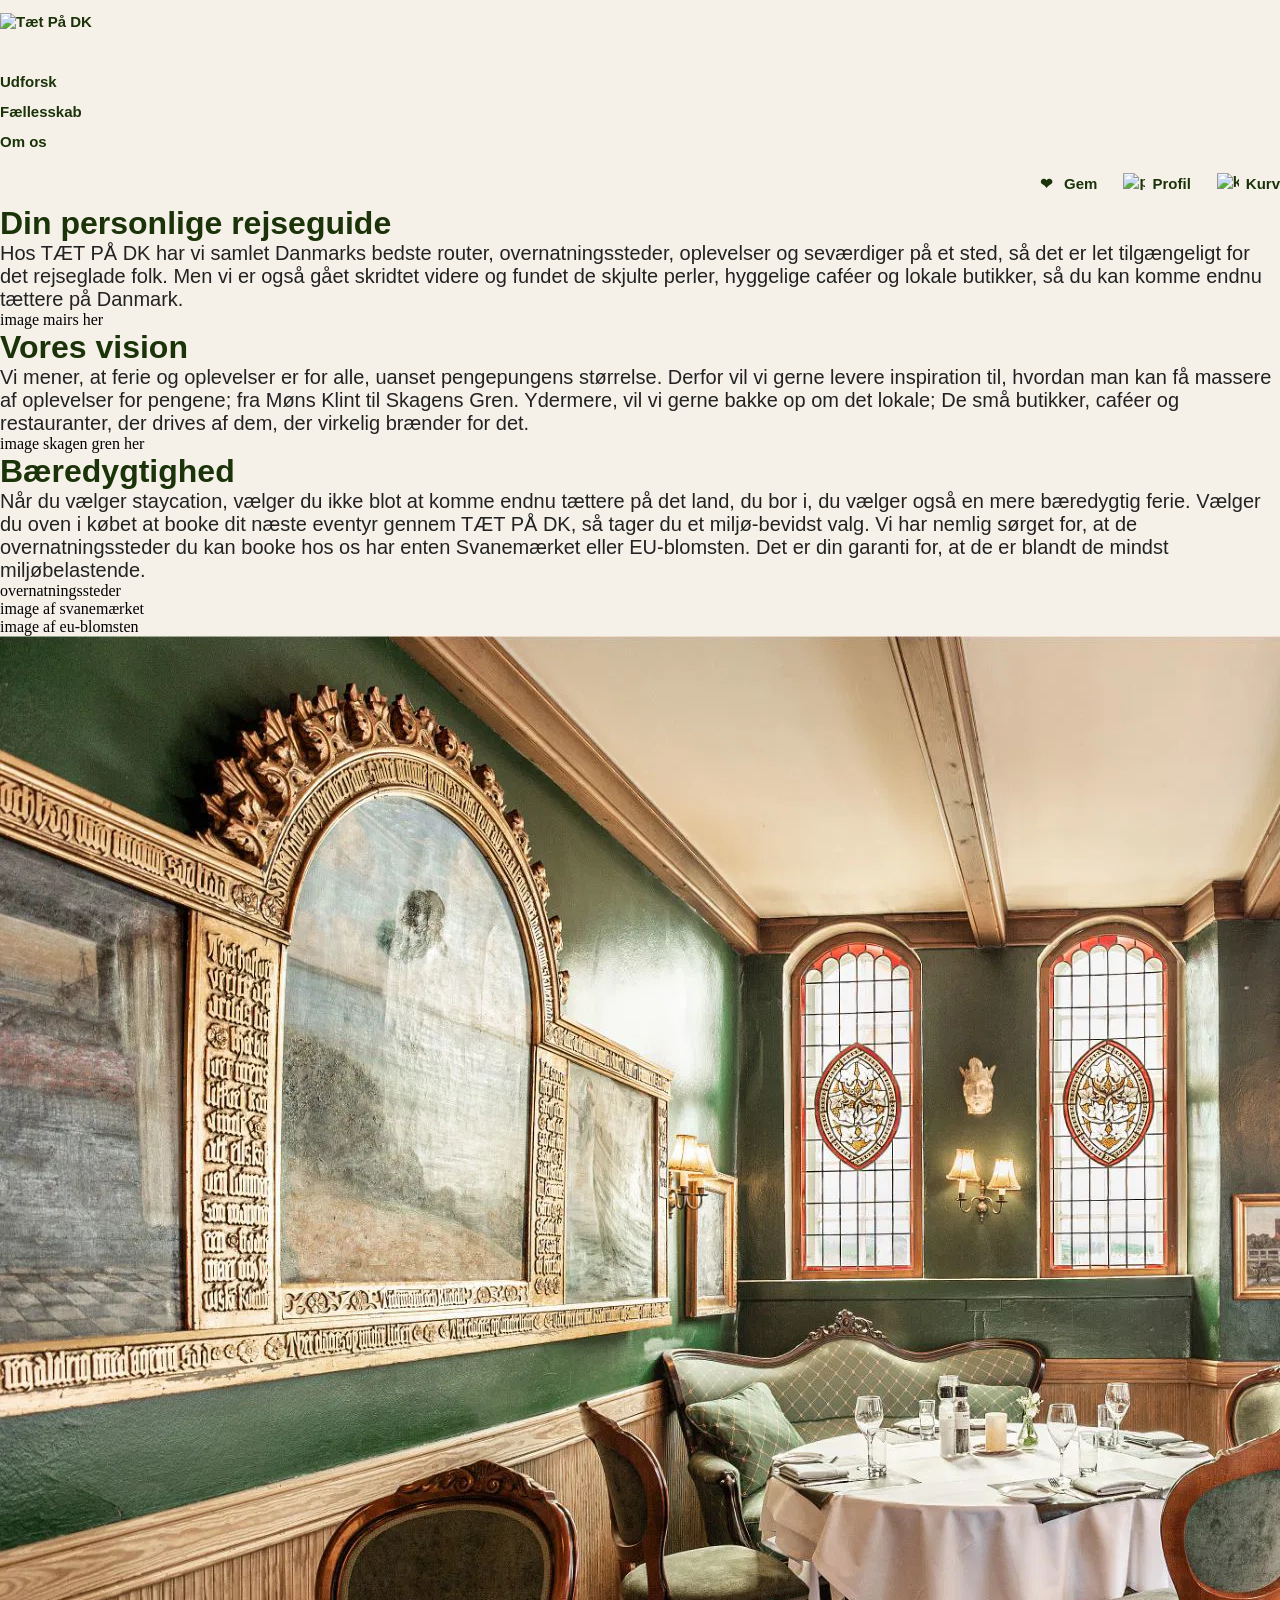
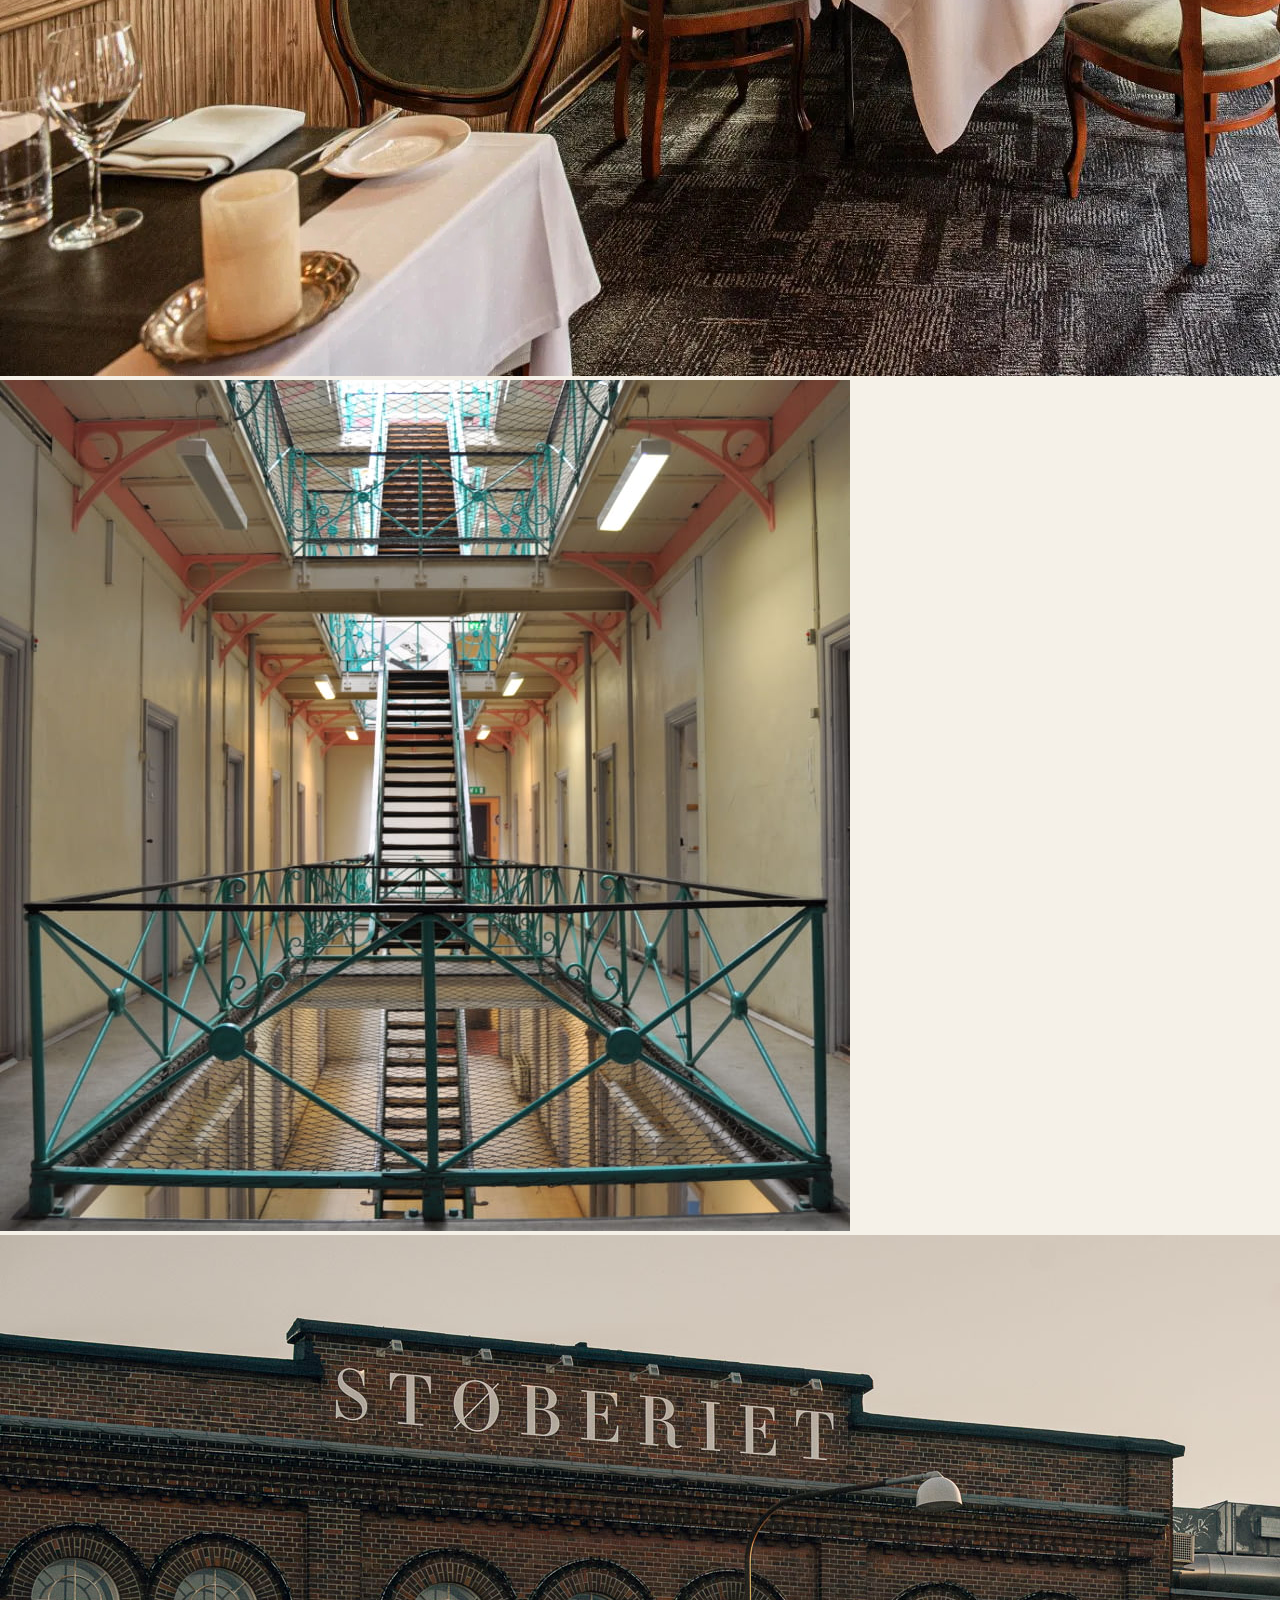
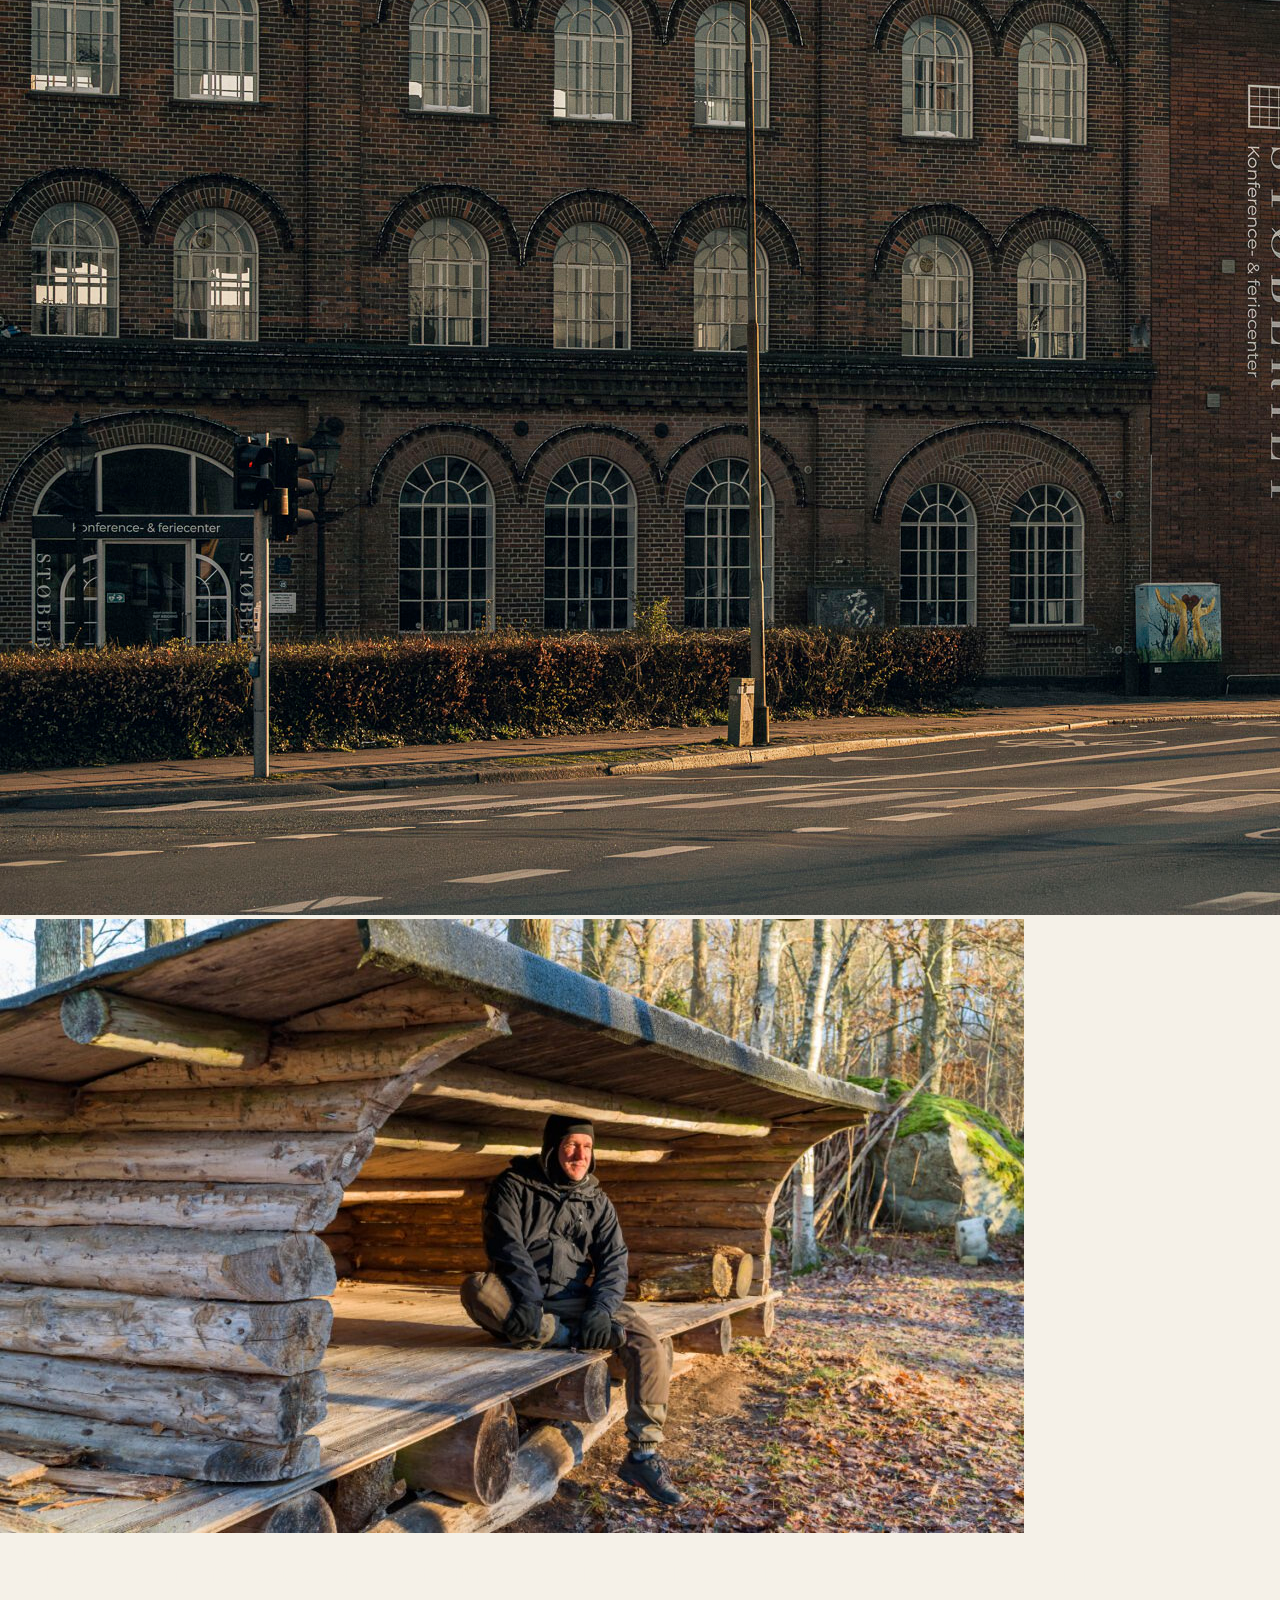
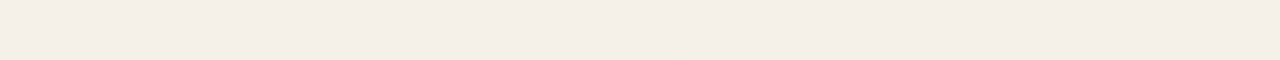
==== omos.html @ c224046e "opdateret header billeder" ====
<!DOCTYPE html>
<html lang="da">
<head>
    <meta charset="UTF-8">
    <meta name="viewport" content="width=device-width, initial-scale=1.0">
    <title>om os</title>
    <link rel="stylesheet" href="css/omos.css">
</head>
<body>
    <header>
        <div>
            <h1>
                <a href="/" class="logo">
                    <img src="img/logo med tekst færdig.png" alt="Tæt På DK">
                </a>
            </h1>
        </div>
        <nav>
            <a href="#">Planlæg</a>
            <a href="#">Udforsk</a>
            <a href="#">Fællesskab</a>
            <a href="#">Om os</a>
        </nav>
        <div class="bruger-links">
            <a href="#">
                <span class="nav-icon">❤</span>
                <span>Gem</span>
            </a>
            <a href="#">
                <span class="nav-icon"><img src="img/account.png" alt="profil"></span>
                <span>Profil</span>
            </a>
            <a href="#">
                <span class="nav-icon"><img src="img/shopping-bag.png" alt="kurv"></span>
                <span>Kurv</span>
            </a>
        </div>
    </header>
    <main>
        <section>
            <div class="textbox1">
                <h1>Din personlige rejseguide</h1>
                <p>
                    Hos TÆT PÅ DK har vi samlet Danmarks bedste router, overnatningssteder, oplevelser og seværdiger på et sted, så det er let tilgængeligt for det rejseglade folk. 

                    Men vi er også gået skridtet videre og fundet de skjulte perler, hyggelige caféer og lokale butikker, så du kan komme endnu tættere på Danmark. 
                </p>
            </div>
            <div>
                image mairs her
            </div>
            <div class="textbox 2">
                <h1>Vores vision</h1>
                <p>
                    Vi mener, at ferie og oplevelser er for alle, uanset pengepungens størrelse. Derfor vil vi gerne levere inspiration til, hvordan man kan få massere af oplevelser for pengene; fra Møns Klint til Skagens Gren.

                    Ydermere, vil vi gerne bakke op om det lokale; De små butikker, caféer og restauranter, der drives af dem, der virkelig brænder for det. 
                </p>
            </div>
            <div>
                image skagen gren her
            </div>
        </section>
        <section class="green-background">
            <div class="textbox3">
                <h1>Bæredygtighed</h1>
                <p>
                    Når du vælger staycation, vælger du ikke blot at komme endnu tættere på det land, du bor i, du vælger også en mere bæredygtig ferie.

                    Vælger du oven i købet at booke dit næste eventyr gennem TÆT PÅ DK, så tager du et miljø-bevidst valg. Vi har nemlig sørget for, at de overnatningssteder du kan booke hos os har enten Svanemærket eller EU-blomsten. Det er din garanti for, at de er blandt de mindst miljøbelastende.
                </p>
            </div>
            <div class="button">
                <span class="button-text">overnatningssteder</span>
            </div>
            <div class="svane">
                image af svanemærket
            </div>
            <div class="eu">
                image af eu-blomsten
            </div>
        </section>
        <section class="billedegalleri">
            <div class="photo">
                <img src="img/hotel-dagmar.jpg" alt="Hotel Dagmar, Ribe">
            </div>
            <div class="photo">
                <img src="img/fængslet.jpg" alt="Fængslet, Horsens">
            </div>
            <div class="photo">
                <img src="img/stoeberiet.jpg" alt="Støberiet, Svendborg">
            </div>
            <div class="photo">
                <img src="img/shelter.jpeg" alt="Shelter">
            </div>
        </section>
        <section class="boxes">
            <div class="annonce">
                <h2>Bliv annoncør</h2>
                <p class="hvid">
                    Har du en forretning, café, restaurant eller noget helt fjerde, som du mener danskerne bør se og opleve, så kontakt os; vi vil gerne høre mere om din vision.
                </p>
            </div>
            <div class="kontakt">
                <h2>Kontakt os</h2>
                <p class="hvid">
                    Har du spørgsmål til booking, vores anbefalinger, samarbejdspartnere mm. så tøv ikke med at tage kontakt.
                    Skriv til os på: kontakt@taetpaa.dk
                </p>
            </div>
        </section>
    </main>
</body>
</html>
---- css/omos.css ----
* {
    box-sizing: border-box;
    margin: 0;
    background-color: #F5F1E8;
}
__________
--HEADER--

header {
    position: absolute;
    top: 0;
    left: 0;
    width: 100%;
    box-sizing: border-box;
    height: 10%;
    justify-items: flex;
    display: grid;
    grid-template-columns: 1fr auto 1fr;
    align-items: center;
    padding: 5px 20px;
    background-color: rgba(245, 241, 232, 0.782);
    z-index: 10;
}

header h1 {
    display: flex;
    align-items: center;
    margin-top: 1%;
}

.logo img {
    height: 50px;
    display: flex;
    position: relative;
}

.bruger-links {
    display: flex;
    gap: 25px;
    white-space: nowrap;
    justify-content: flex-end;
    height: 42px;
    align-items: center;
}

.bruger-links a {
    display: flex;
    align-items: center;
    gap: 6px;
    height: 50%;
    color: #1B3308;
    text-decoration: none;
}

.nav-icon {
    display: flex;
    align-items: center;
    justify-content: center;

    width: 24px;
    height: 30px;
}

.nav-icon img {
    width: 22px;
    height: 22px;
    object-fit: contain;
}

header a {
    color: #1B3308;
    text-decoration: none;
    font-family: "airbnb-cereal-app", sans-serif;
    text-decoration: none;
    font-weight: 700; 
    font-size: 15px;
    display: flex;
    height: 30px;   
}

h1 {
    color: #1B3308;
    font-family: "airbnb-cereal-app", sans-serif;
    font-size: 32px;
}

p {
    color: #222222;
    font-family: "airbnb-cereal-app", sans-serif;
    font-size: 20px;
}

h2 {
    color: #F5F1E8;
}

.hvid {
    color: #F5F1E8;
}

.photo {
    width: 25%;
    height: auto;
}

.green-background {
    background-color: #A1BA8C;
}
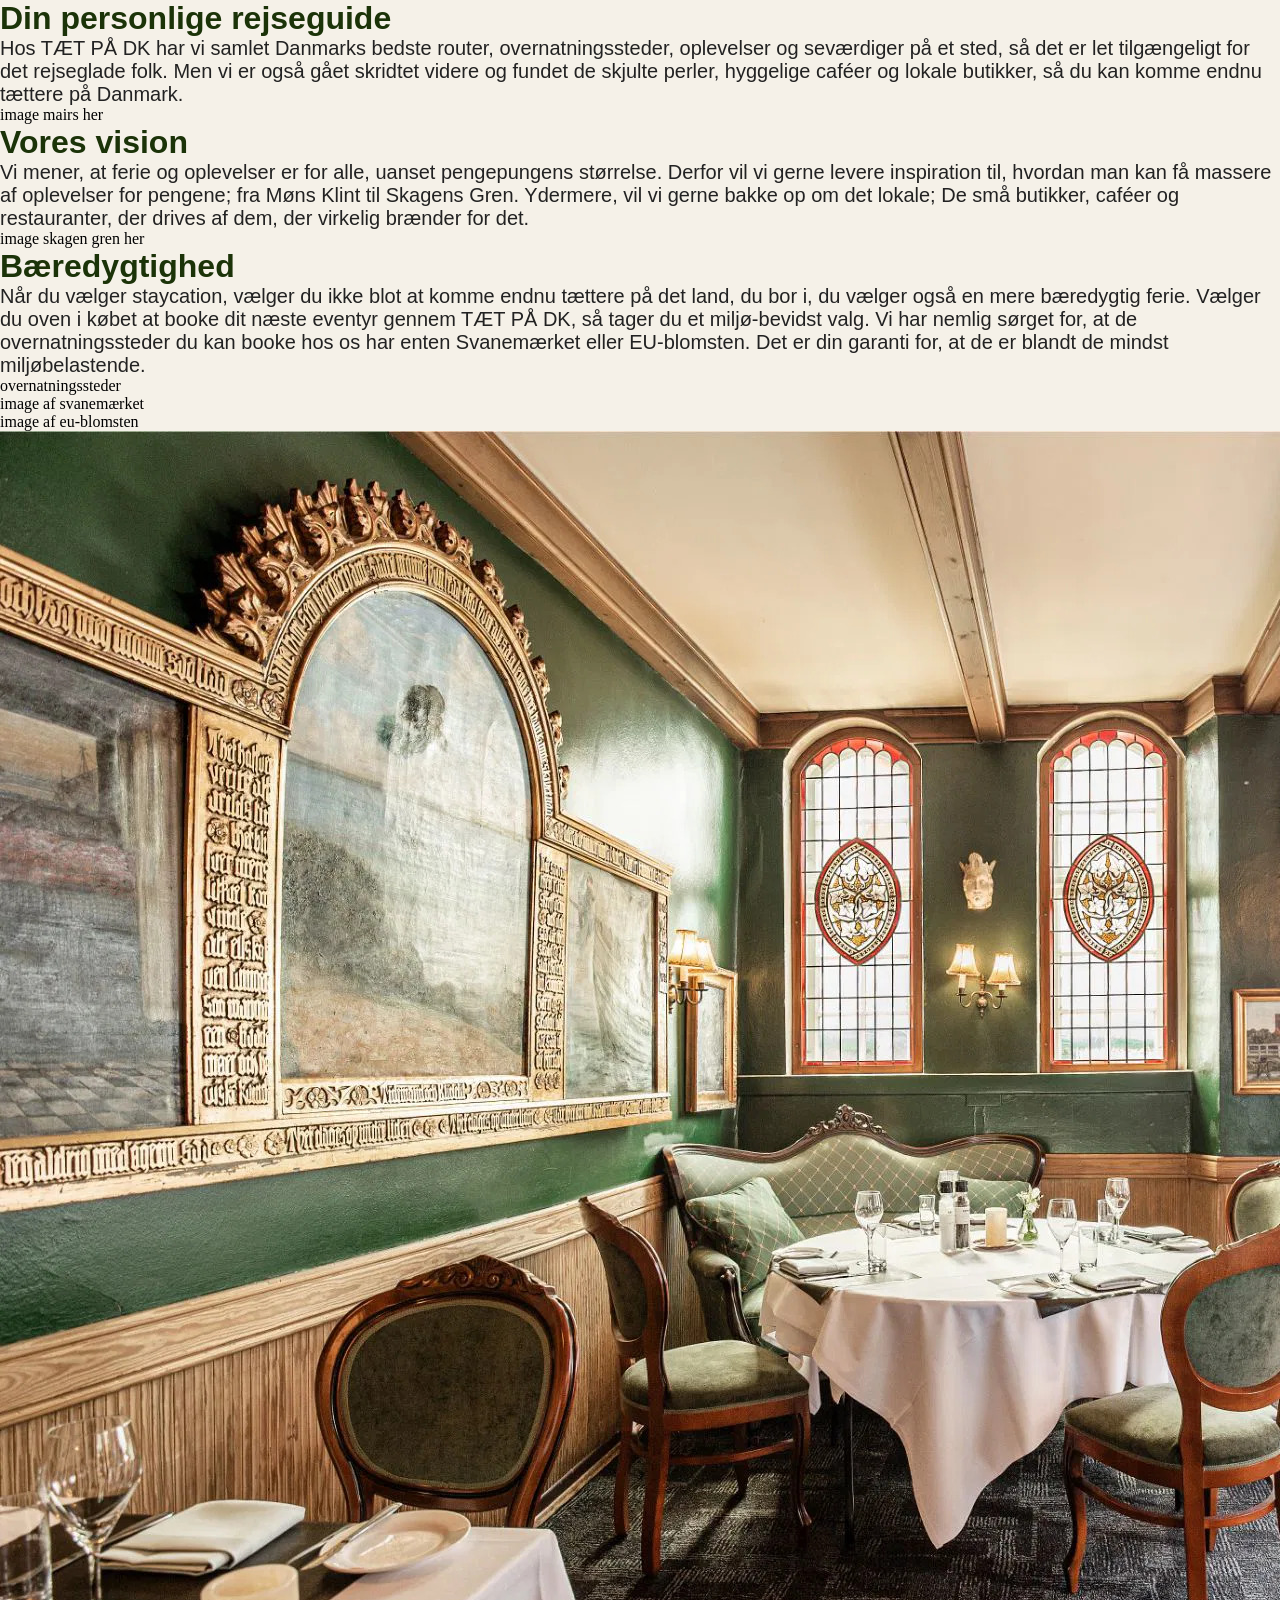
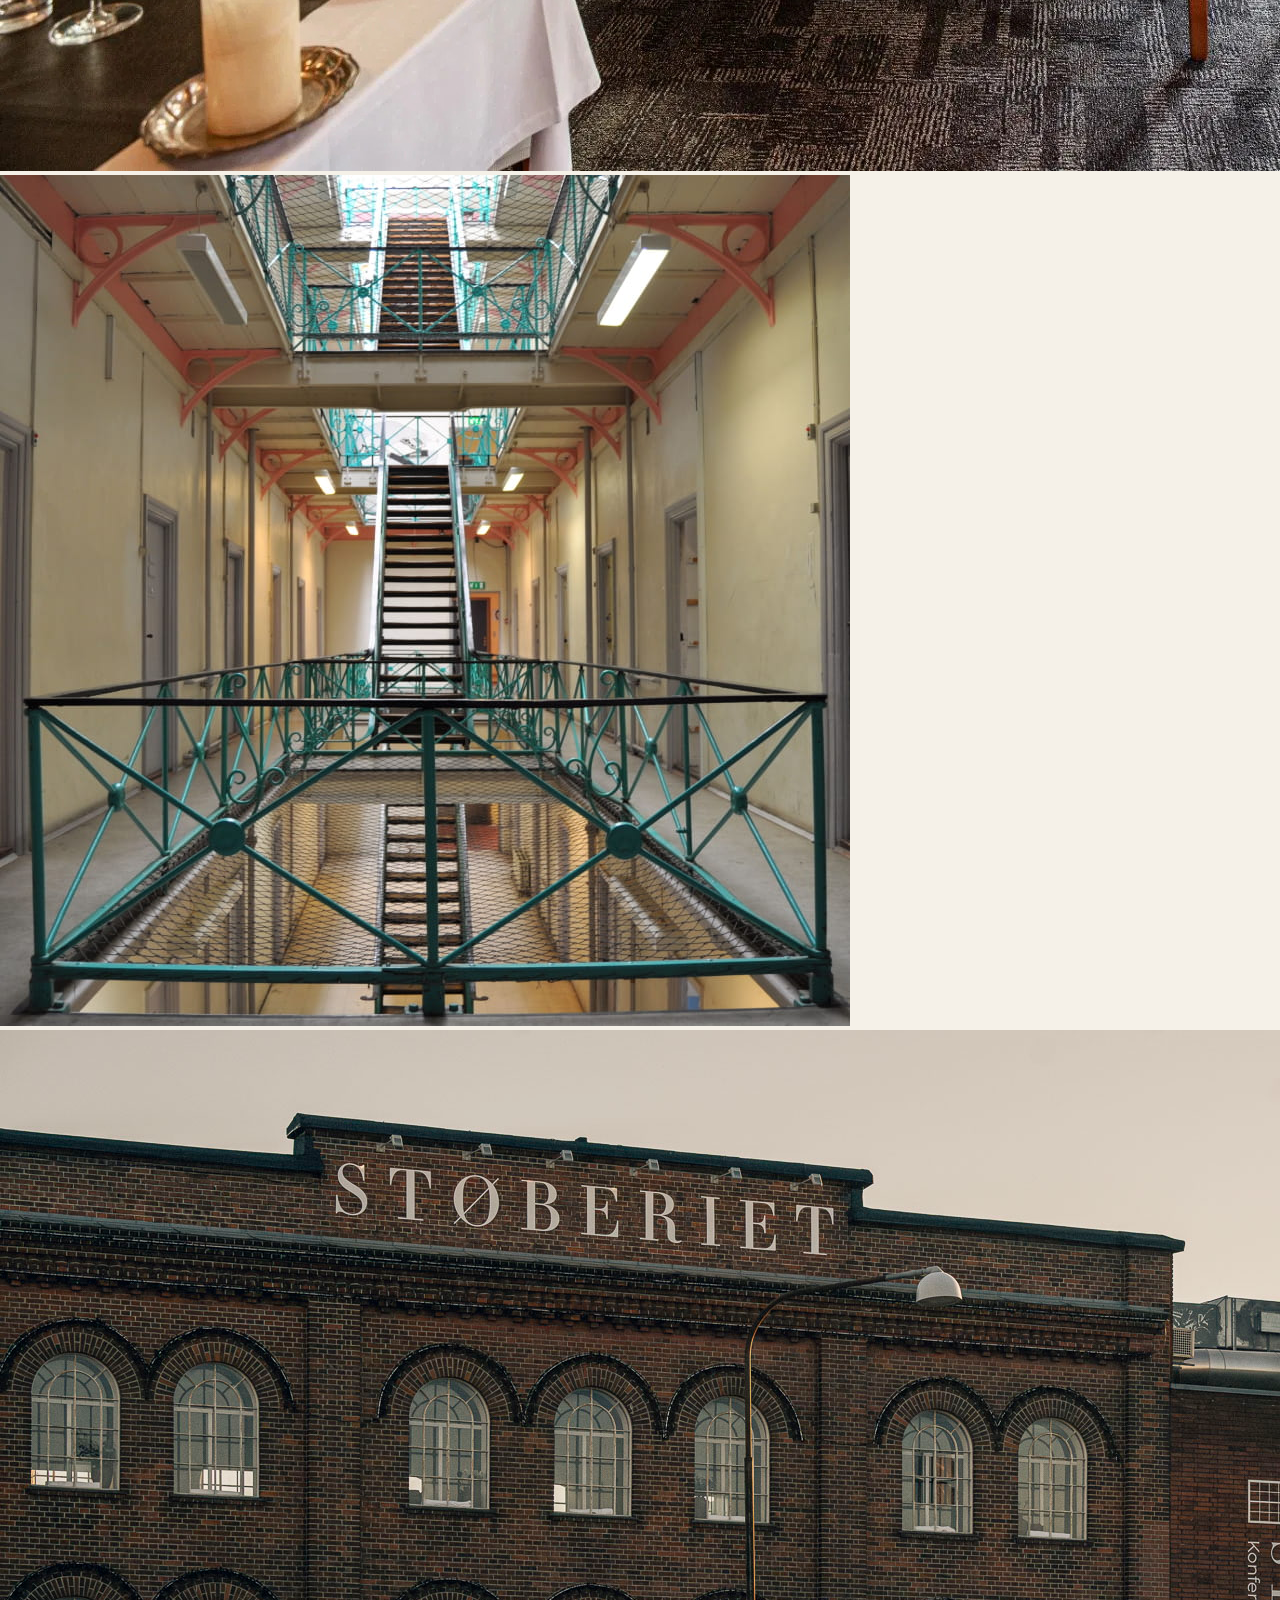
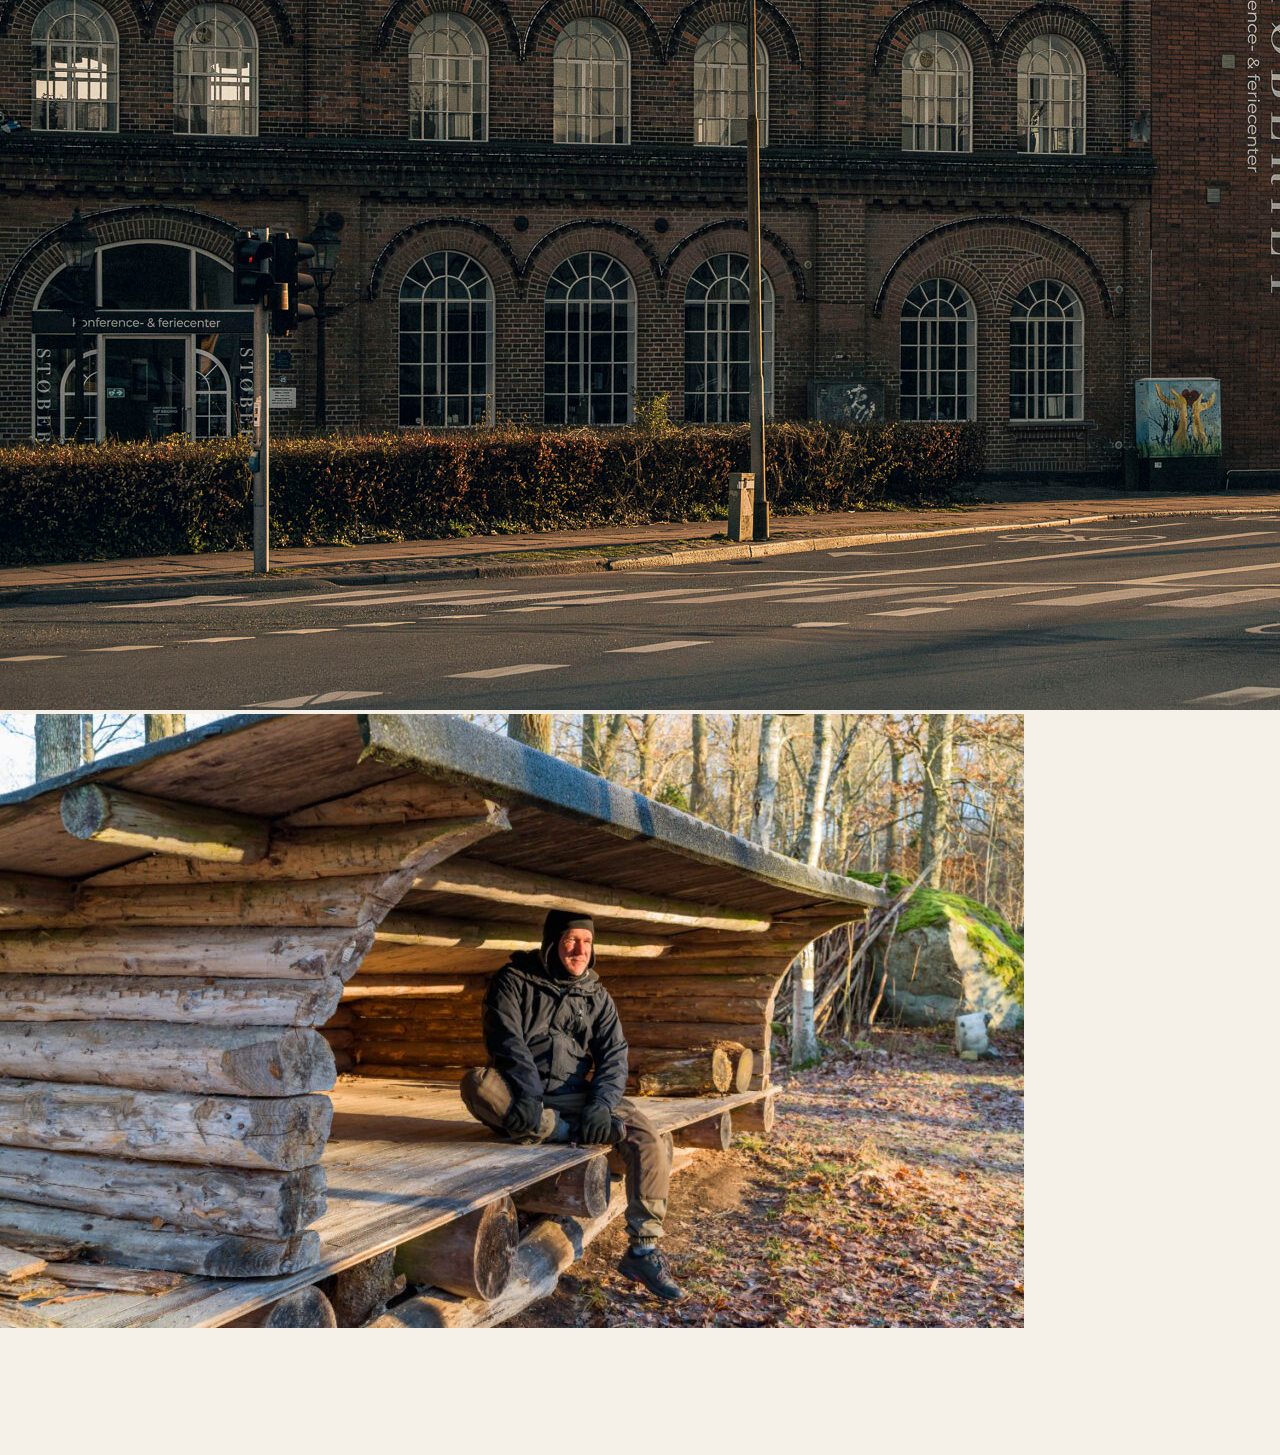
==== commit 4b5625d8: "slettet header" ====
--- a/omos.html
+++ b/omos.html
@@ -7,37 +7,8 @@
     <link rel="stylesheet" href="css/omos.css">
 </head>
 <body>
-    <header>
-        <div>
-            <h1>
-                <a href="/" class="logo">
-                    <img src="img/logo med tekst færdig.png" alt="Tæt På DK">
-                </a>
-            </h1>
-        </div>
-        <nav>
-            <a href="#">Planlæg</a>
-            <a href="#">Udforsk</a>
-            <a href="#">Fællesskab</a>
-            <a href="#">Om os</a>
-        </nav>
-        <div class="bruger-links">
-            <a href="#">
-                <span class="nav-icon">❤</span>
-                <span>Gem</span>
-            </a>
-            <a href="#">
-                <span class="nav-icon"><img src="img/account.png" alt="profil"></span>
-                <span>Profil</span>
-            </a>
-            <a href="#">
-                <span class="nav-icon"><img src="img/shopping-bag.png" alt="kurv"></span>
-                <span>Kurv</span>
-            </a>
-        </div>
-    </header>
     <main>
-        <section>
+        <section class="del1">
             <div class="textbox1">
                 <h1>Din personlige rejseguide</h1>
                 <p>
@@ -49,7 +20,7 @@
             <div>
                 image mairs her
             </div>
-            <div class="textbox 2">
+            <div class="textbox2">
                 <h1>Vores vision</h1>
                 <p>
                     Vi mener, at ferie og oplevelser er for alle, uanset pengepungens størrelse. Derfor vil vi gerne levere inspiration til, hvordan man kan få massere af oplevelser for pengene; fra Møns Klint til Skagens Gren.
--- a/css/omos.css
+++ b/css/omos.css
@@ -3,79 +3,11 @@
     margin: 0;
     background-color: #F5F1E8;
 }
-__________
---HEADER--
+_____________
+--section 1--
 
-header {
-    position: absolute;
-    top: 0;
-    left: 0;
-    width: 100%;
-    box-sizing: border-box;
-    height: 10%;
-    justify-items: flex;
-    display: grid;
-    grid-template-columns: 1fr auto 1fr;
-    align-items: center;
-    padding: 5px 20px;
-    background-color: rgba(245, 241, 232, 0.782);
-    z-index: 10;
-}
-
-header h1 {
-    display: flex;
-    align-items: center;
-    margin-top: 1%;
-}
-
-.logo img {
-    height: 50px;
-    display: flex;
-    position: relative;
-}
-
-.bruger-links {
-    display: flex;
-    gap: 25px;
-    white-space: nowrap;
-    justify-content: flex-end;
-    height: 42px;
-    align-items: center;
-}
-
-.bruger-links a {
-    display: flex;
-    align-items: center;
-    gap: 6px;
-    height: 50%;
-    color: #1B3308;
-    text-decoration: none;
-}
-
-.nav-icon {
-    display: flex;
-    align-items: center;
-    justify-content: center;
-
-    width: 24px;
-    height: 30px;
-}
-
-.nav-icon img {
-    width: 22px;
-    height: 22px;
-    object-fit: contain;
-}
-
-header a {
-    color: #1B3308;
-    text-decoration: none;
-    font-family: "airbnb-cereal-app", sans-serif;
-    text-decoration: none;
-    font-weight: 700; 
-    font-size: 15px;
-    display: flex;
-    height: 30px;   
+.del1 {
+    margin: 0 140px;
 }
 
 h1 {
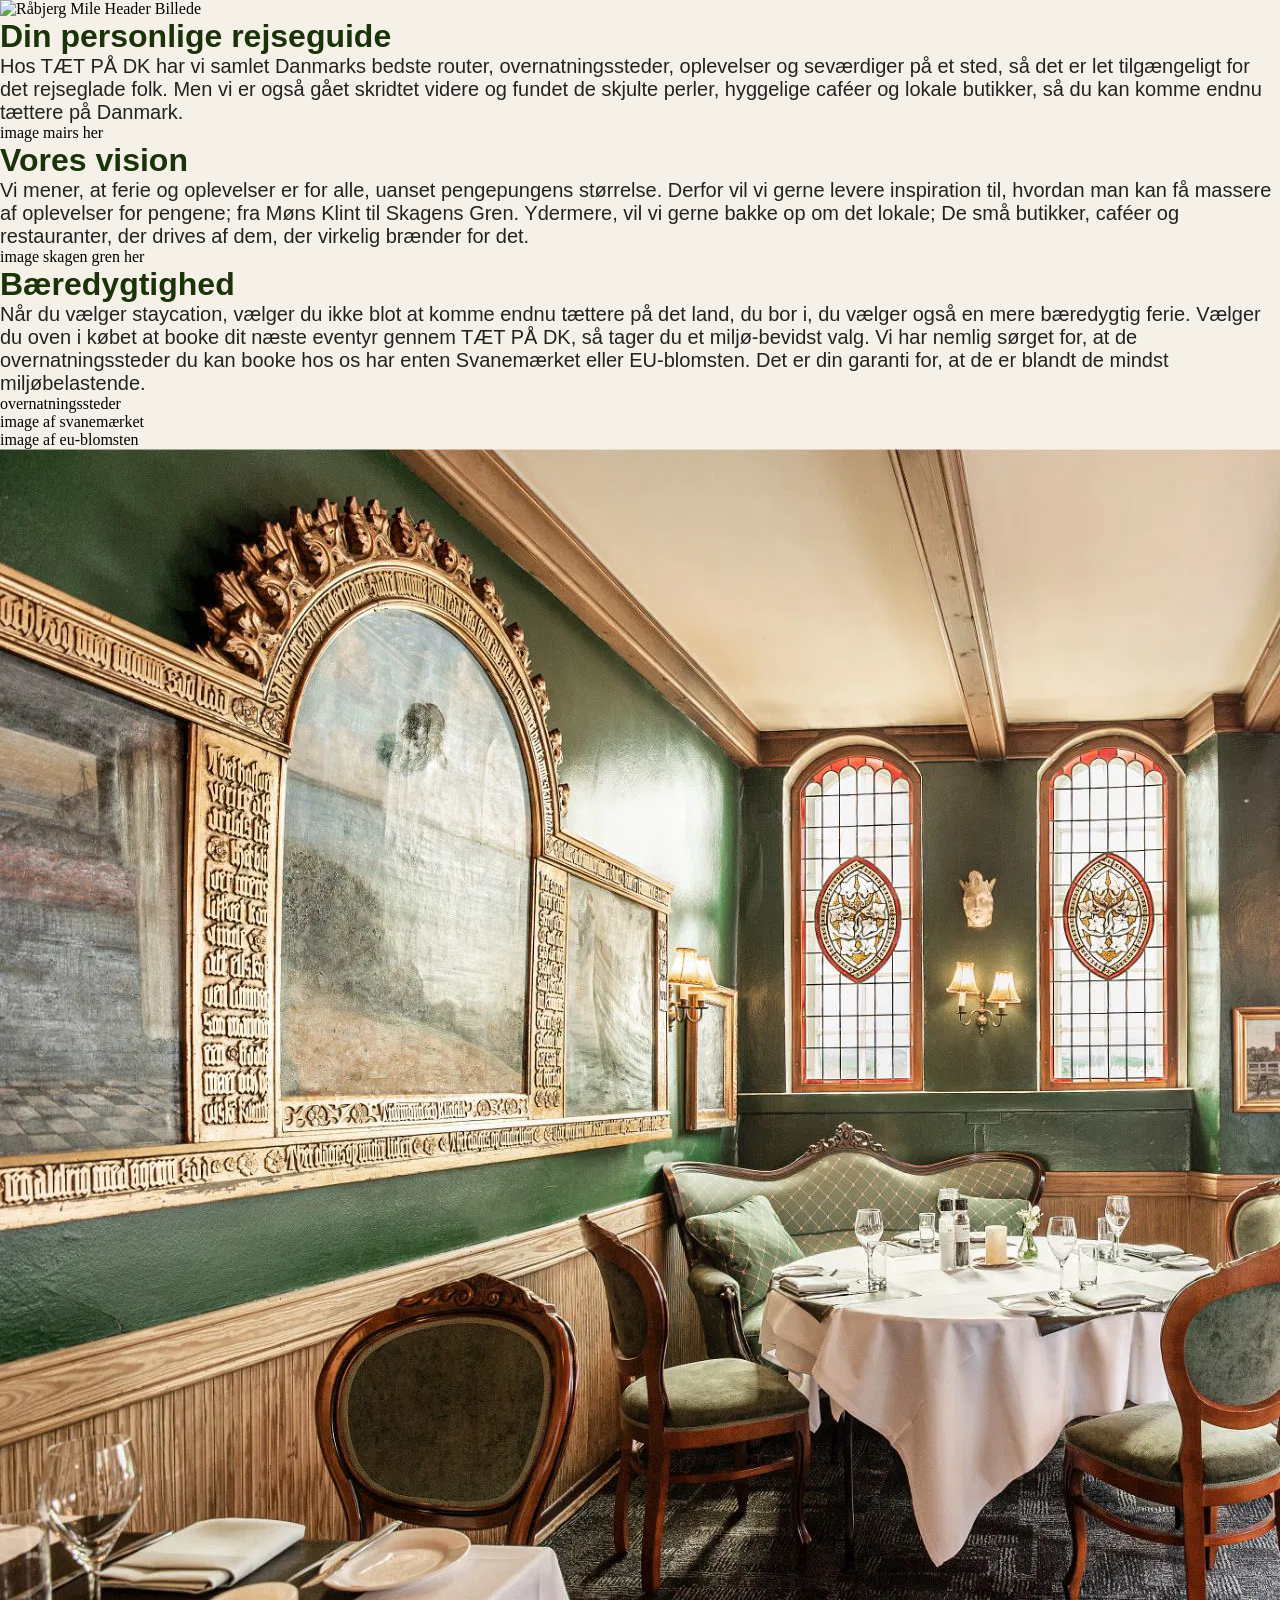
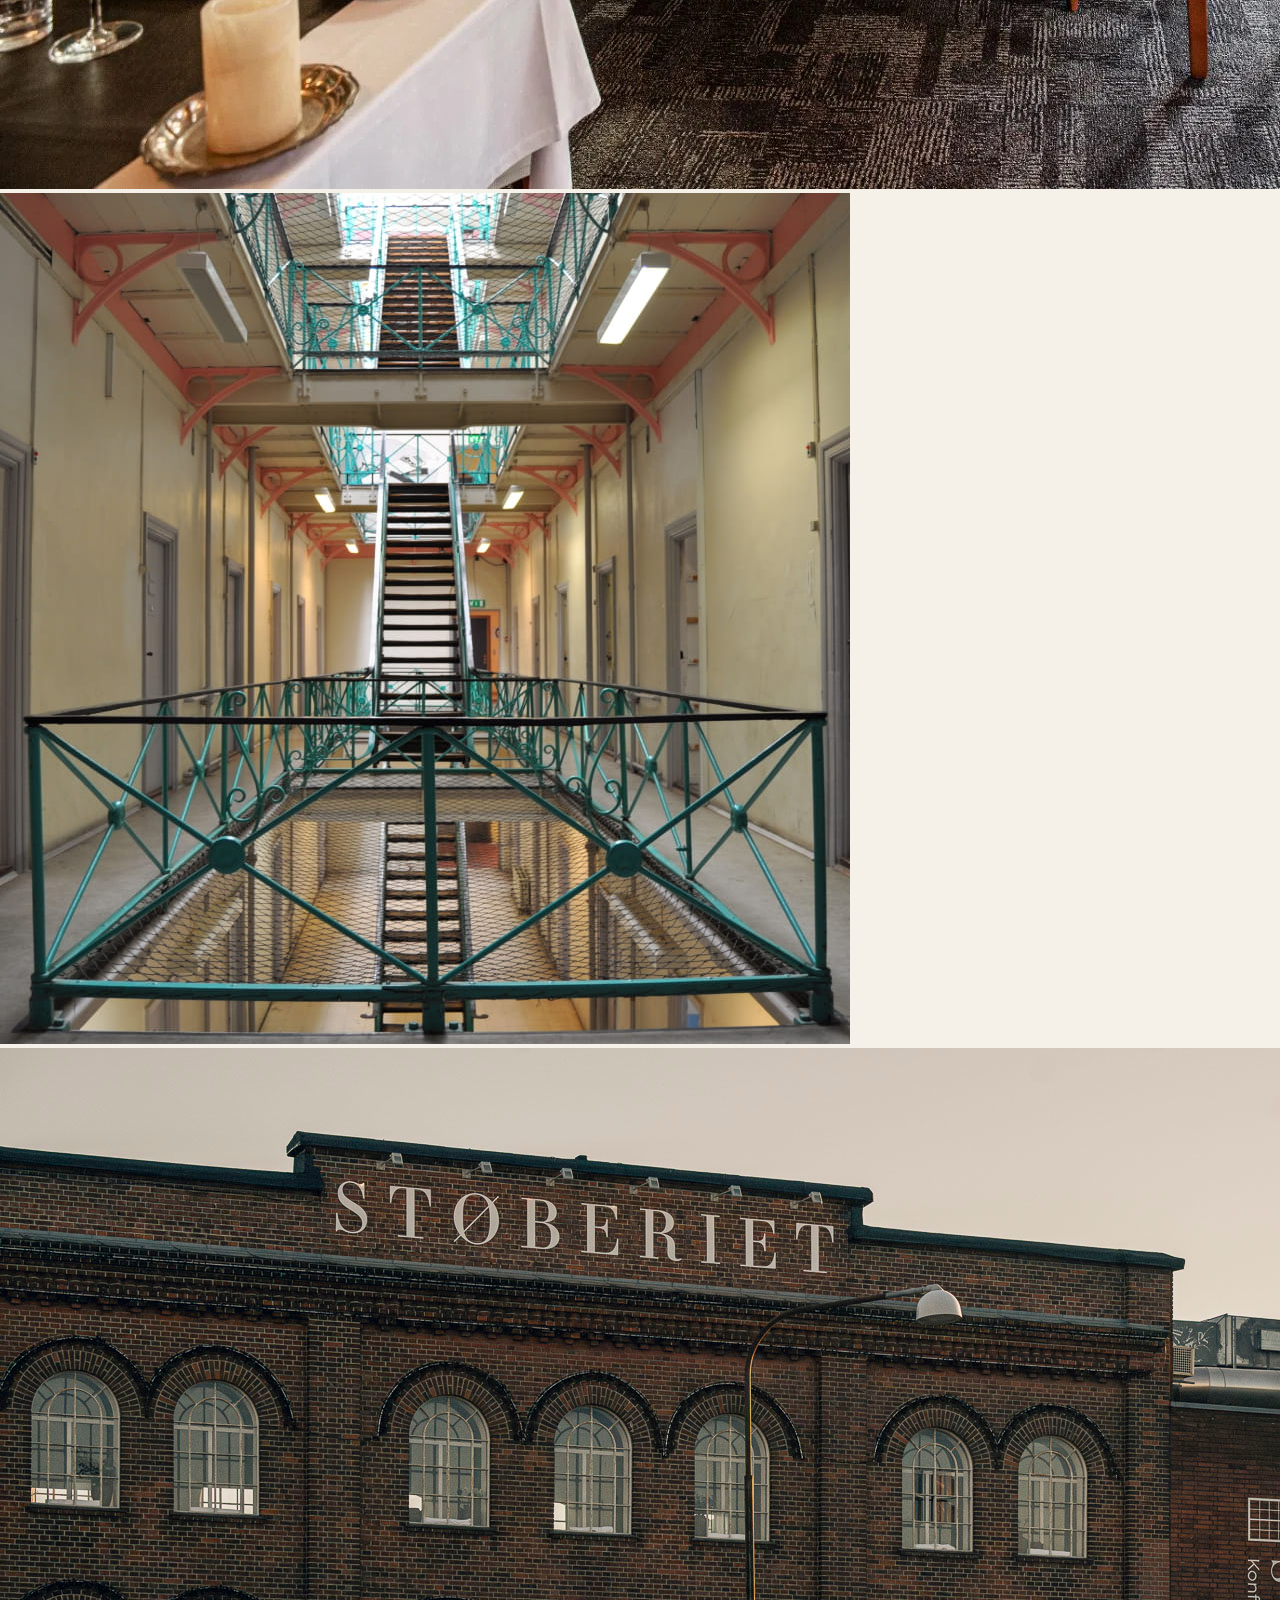
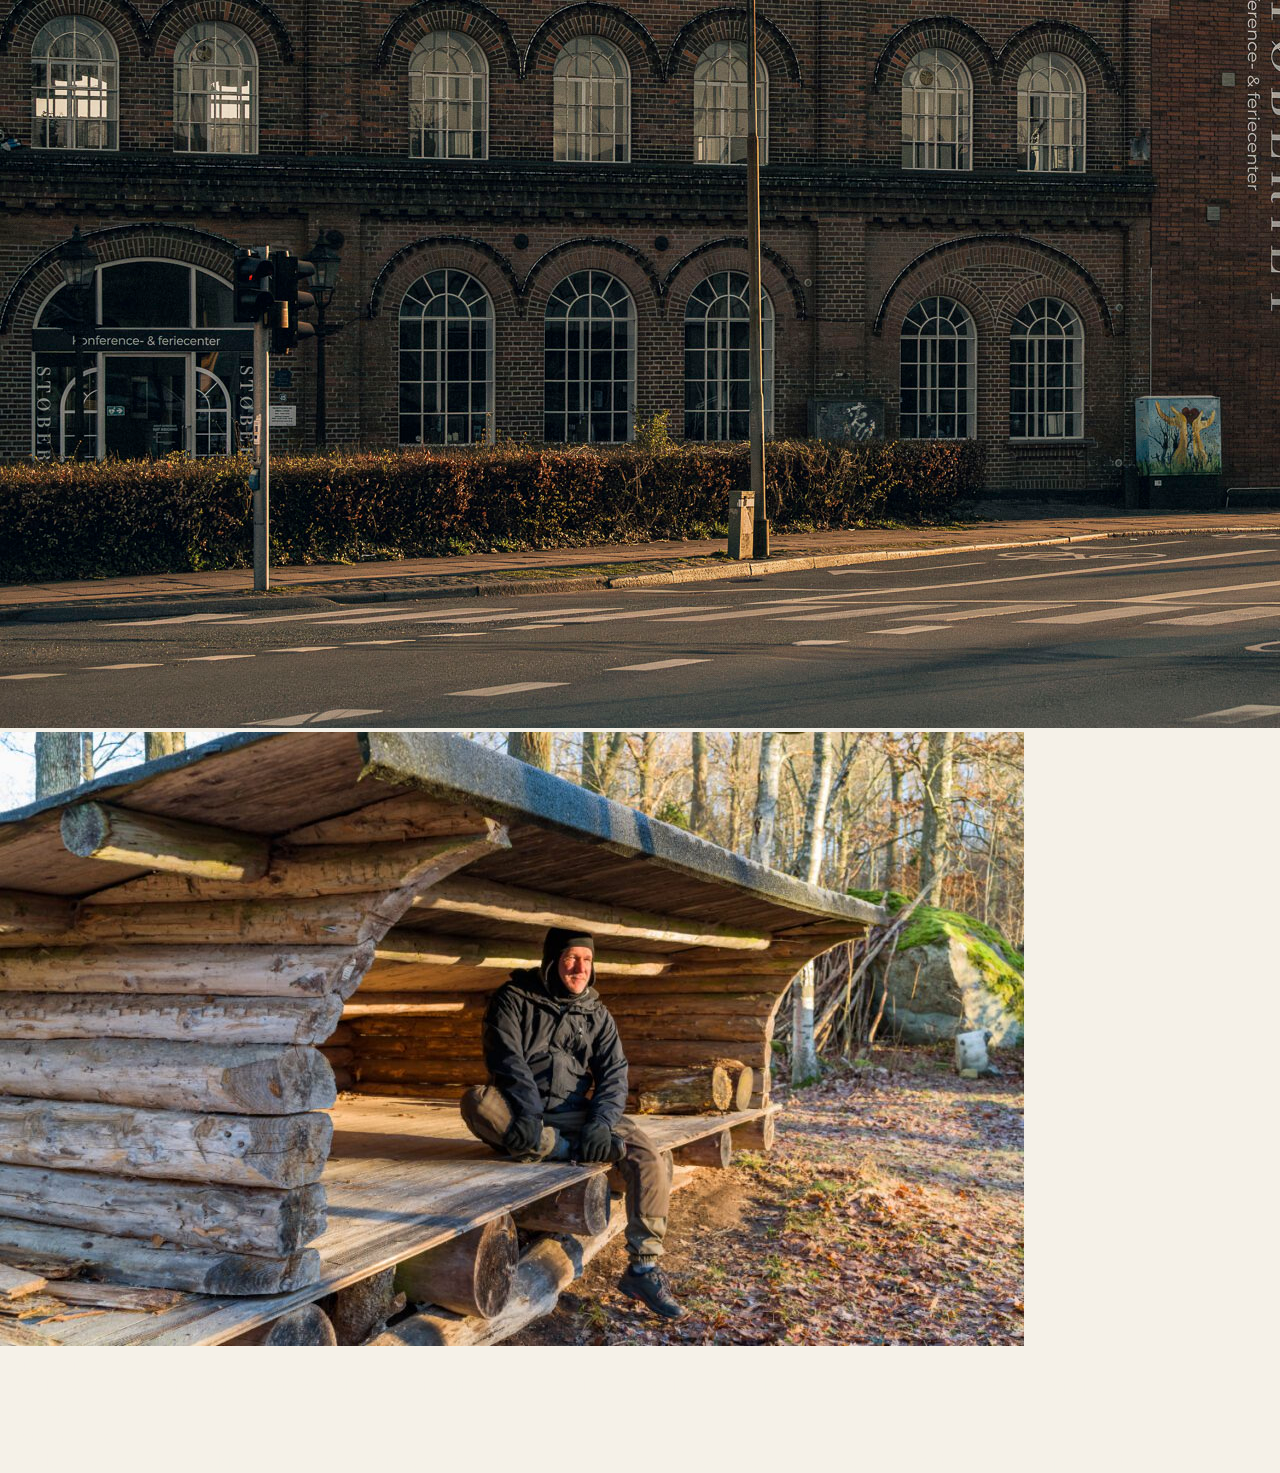
==== commit 8cb6fd7e: "ændringer virker ikke" ====
--- a/omos.html
+++ b/omos.html
@@ -8,6 +8,11 @@
 </head>
 <body>
     <main>
+        <section>
+            <div class="headbillede">
+            <img src="img/råbjerg-mile.jpg" alt="Råbjerg Mile Header Billede">
+            </div>
+        </section>
         <section class="del1">
             <div class="textbox1">
                 <h1>Din personlige rejseguide</h1>
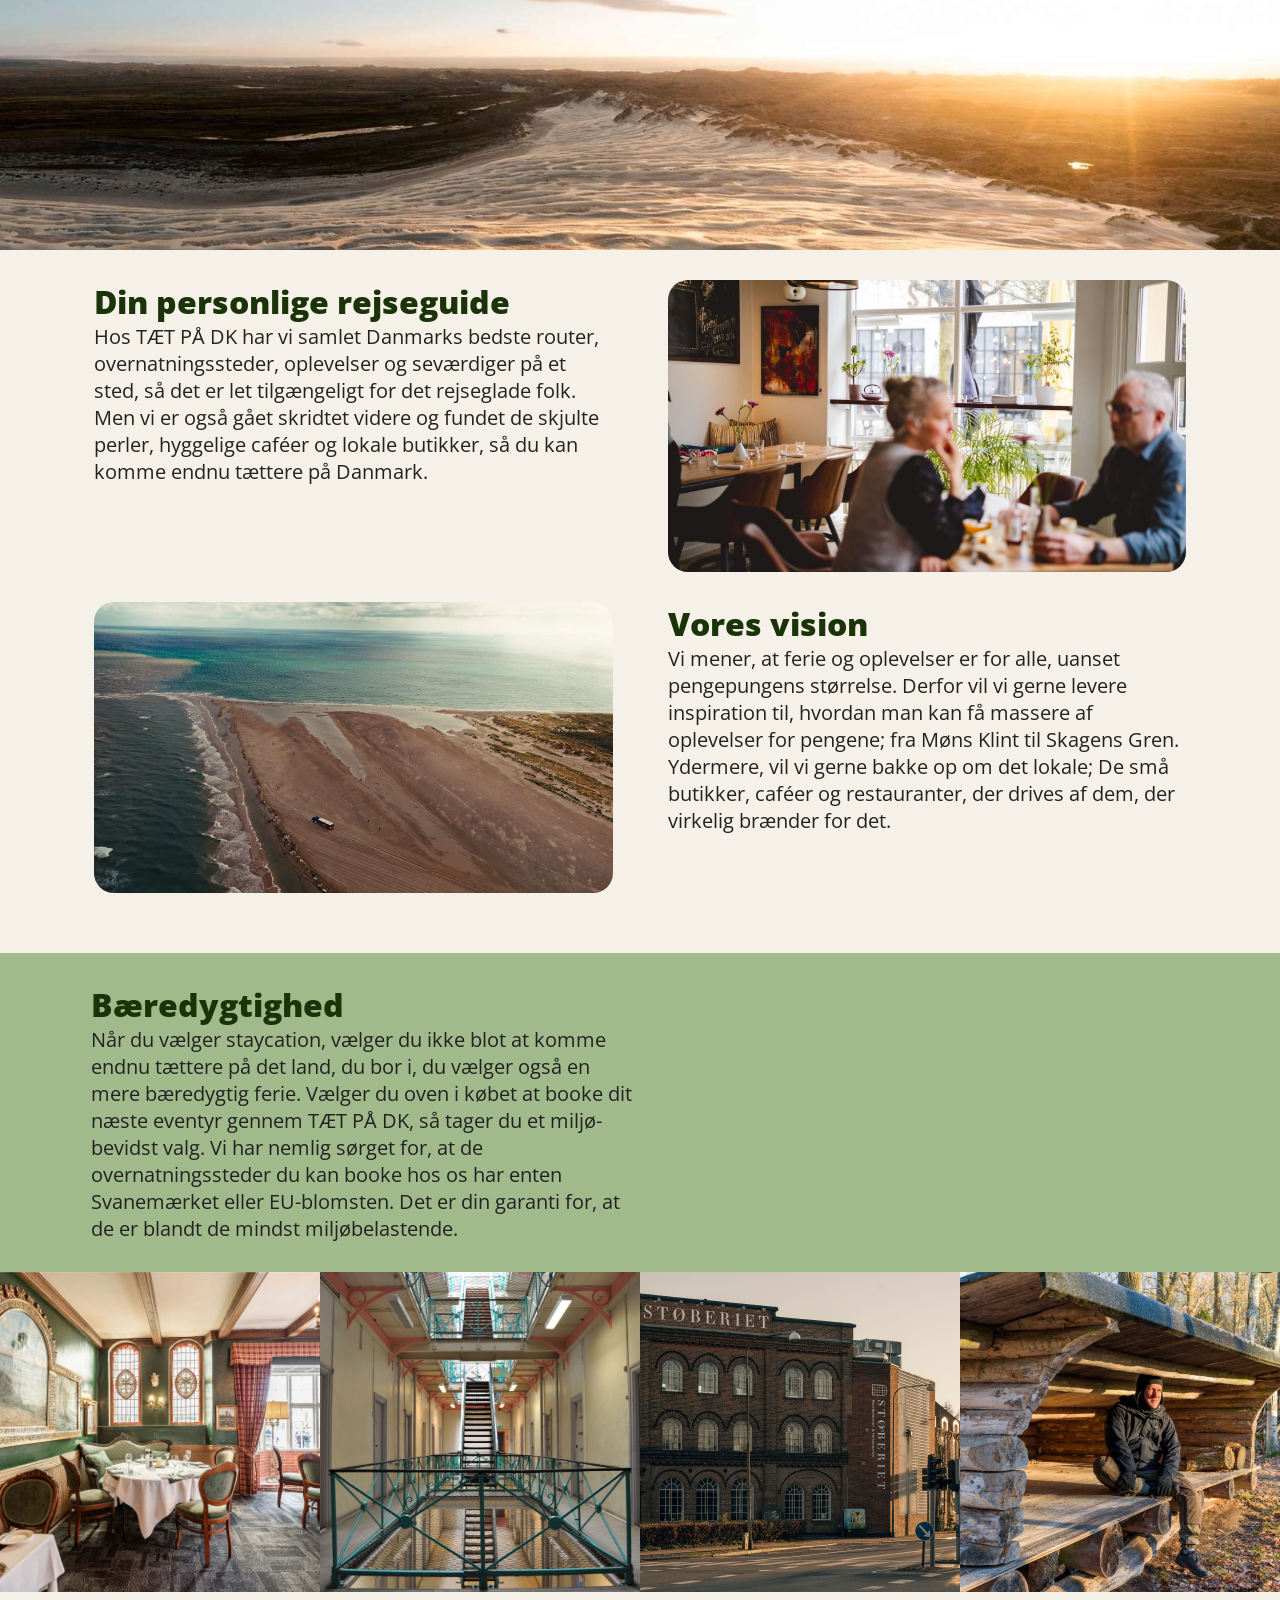
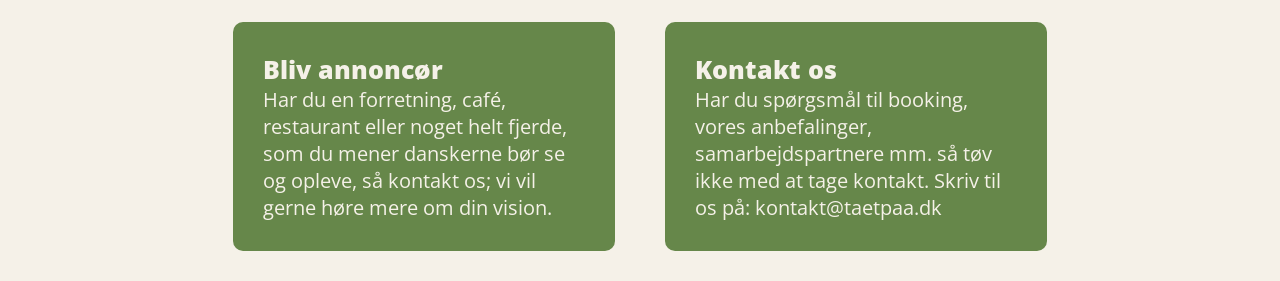
==== commit 08e7aafb: "omos opdateret" ====
--- a/omos.html
+++ b/omos.html
@@ -3,17 +3,19 @@
 <head>
     <meta charset="UTF-8">
     <meta name="viewport" content="width=device-width, initial-scale=1.0">
-    <title>om os</title>
+    <title>Om os</title>
     <link rel="stylesheet" href="css/omos.css">
+
+    <link rel="preconnect" href="https://fonts.googleapis.com">
+    <link rel="preconnect" href="https://fonts.gstatic.com" crossorigin>
+    <link href="https://fonts.googleapis.com/css2?family=Open+Sans:wght@400;600&display=swap" rel="stylesheet">
 </head>
 <body>
     <main>
-        <section>
-            <div class="headbillede">
-            <img src="img/råbjerg-mile.jpg" alt="Råbjerg Mile Header Billede">
-            </div>
-        </section>
-        <section class="del1">
+        <div class="headphoto">
+            <img src="img/råbjerg-mile.jpg" alt="Råbjerg Mile">
+        </div>
+        <section class="part1">
             <div class="textbox1">
                 <h1>Din personlige rejseguide</h1>
                 <p>
@@ -22,8 +24,8 @@
                     Men vi er også gået skridtet videre og fundet de skjulte perler, hyggelige caféer og lokale butikker, så du kan komme endnu tættere på Danmark. 
                 </p>
             </div>
-            <div>
-                image mairs her
+            <div class="mairs">
+                <img src="img/mairs.jpg" alt="Cafe Mair's, Fredericia">
             </div>
             <div class="textbox2">
                 <h1>Vores vision</h1>
@@ -33,11 +35,12 @@
                     Ydermere, vil vi gerne bakke op om det lokale; De små butikker, caféer og restauranter, der drives af dem, der virkelig brænder for det. 
                 </p>
             </div>
-            <div>
-                image skagen gren her
+            <div class="skagen">
+                <img src="img/skagen-gren.jpg" alt="Skagens gren">
             </div>
+            <img src="" alt="">
         </section>
-        <section class="green-background">
+        <section class="part2">
             <div class="textbox3">
                 <h1>Bæredygtighed</h1>
                 <p>
@@ -46,17 +49,8 @@
                     Vælger du oven i købet at booke dit næste eventyr gennem TÆT PÅ DK, så tager du et miljø-bevidst valg. Vi har nemlig sørget for, at de overnatningssteder du kan booke hos os har enten Svanemærket eller EU-blomsten. Det er din garanti for, at de er blandt de mindst miljøbelastende.
                 </p>
             </div>
-            <div class="button">
-                <span class="button-text">overnatningssteder</span>
-            </div>
-            <div class="svane">
-                image af svanemærket
-            </div>
-            <div class="eu">
-                image af eu-blomsten
-            </div>
         </section>
-        <section class="billedegalleri">
+        <section class="photo-gallery">
             <div class="photo">
                 <img src="img/hotel-dagmar.jpg" alt="Hotel Dagmar, Ribe">
             </div>
@@ -70,16 +64,16 @@
                 <img src="img/shelter.jpeg" alt="Shelter">
             </div>
         </section>
-        <section class="boxes">
-            <div class="annonce">
+        <section class="part3">
+            <div class="textbox4">
                 <h2>Bliv annoncør</h2>
-                <p class="hvid">
+                <p>
                     Har du en forretning, café, restaurant eller noget helt fjerde, som du mener danskerne bør se og opleve, så kontakt os; vi vil gerne høre mere om din vision.
                 </p>
             </div>
-            <div class="kontakt">
+            <div class="textbox5">
                 <h2>Kontakt os</h2>
-                <p class="hvid">
+                <p>
                     Har du spørgsmål til booking, vores anbefalinger, samarbejdspartnere mm. så tøv ikke med at tage kontakt.
                     Skriv til os på: kontakt@taetpaa.dk
                 </p>
--- a/css/omos.css
+++ b/css/omos.css
@@ -1,40 +1,158 @@
-* {
+*{
     box-sizing: border-box;
     margin: 0;
+}
+
+body {
+    font-family: 'Open Sans', sans-serif;
     background-color: #F5F1E8;
 }
-_____________
---section 1--
 
-.del1 {
-    margin: 0 140px;
-}
+/*text første -p- virker ikke*/
 
 h1 {
     color: #1B3308;
-    font-family: "airbnb-cereal-app", sans-serif;
     font-size: 32px;
+    font-weight: 800;
 }
 
 p {
     color: #222222;
-    font-family: "airbnb-cereal-app", sans-serif;
     font-size: 20px;
+    font-weight: 400;
 }
 
-h2 {
+.textbox4 h2, .textbox5 h2 {
     color: #F5F1E8;
+    font-size: 25px;
+    font-weight: 800;
 }
 
-.hvid {
+.textbox4 p, .textbox5 p {
     color: #F5F1E8;
+    font-size: 20px;
+    font-weight: 400;
+}
+
+/*header*/
+
+.headphoto {
+    width: 100%;
+    height: 250px;
+    overflow: hidden;
+}
+
+.headphoto img {
+    width: 100%;
+    height: 250px;
+    object-fit: cover;
+    object-position: 50% 30%;
+    display: block;
+}
+
+/*første del*/
+
+main, section, .part1 {
+    width: 100%;
+    max-width: none;
+}
+
+.part1 {
+    display: grid;
+    grid-template-columns: 1fr 1fr;
+    grid-template-areas:
+        "tekst1 mairs"
+        "skagen tekst2";
+    gap: 30px 55px;
+    width: 90%;
+    margin: 0 auto;
+    padding: 30px;
+}
+ 
+.textbox1 {
+    grid-area: tekst1;
+}
+ 
+.mairs {
+    grid-area: mairs;
+}
+ 
+.skagen {
+    grid-area: skagen;
+}
+ 
+.textbox2 {
+    grid-area: tekst2;
+}
+ 
+.part1 img {
+    width: 100%;
+    border-radius: 20px;
+    display: block;
+} 
+
+/*bæredygtighed*/
+
+main, section, .part2 {
+    width: 100%;
+    max-width: none;
+}
+
+.part2 {
+    width: 100%;
+    background-color: #A1BA8C;
+    min-height: 200px;
+    padding: 30px;
+}
+
+.textbox3 {
+    margin-left: 5%;
+    width: 45%;
+}
+
+/*billedegalleri*/
+
+main, section, .photo-gallery {
+    width: 100%;
+    max-width: none;
+}
+
+.photo-gallery {
+   display: flex; 
 }
 
 .photo {
     width: 25%;
-    height: auto;
+    aspect-ratio: 1/1;
+    overflow: hidden;
 }
 
-.green-background {
-    background-color: #A1BA8C;
+.photo img {
+    width: 100%;
+    height: 100%;
+    object-fit: cover;
+    display: block;
 }
+
+/*tredje del*/
+
+main, section, .part3 {
+    width: 100%;
+    max-width: none;
+}
+
+.part3 {
+    width: 90%;
+    margin: 0 auto;
+    padding: 30px;
+    display: flex;
+    justify-content: center;
+    gap: 50px;
+}
+
+.textbox4, .textbox5 {
+    background-color: #66874A;
+    padding: 30px;
+    border-radius: 10px;
+    width: 35%;
+}
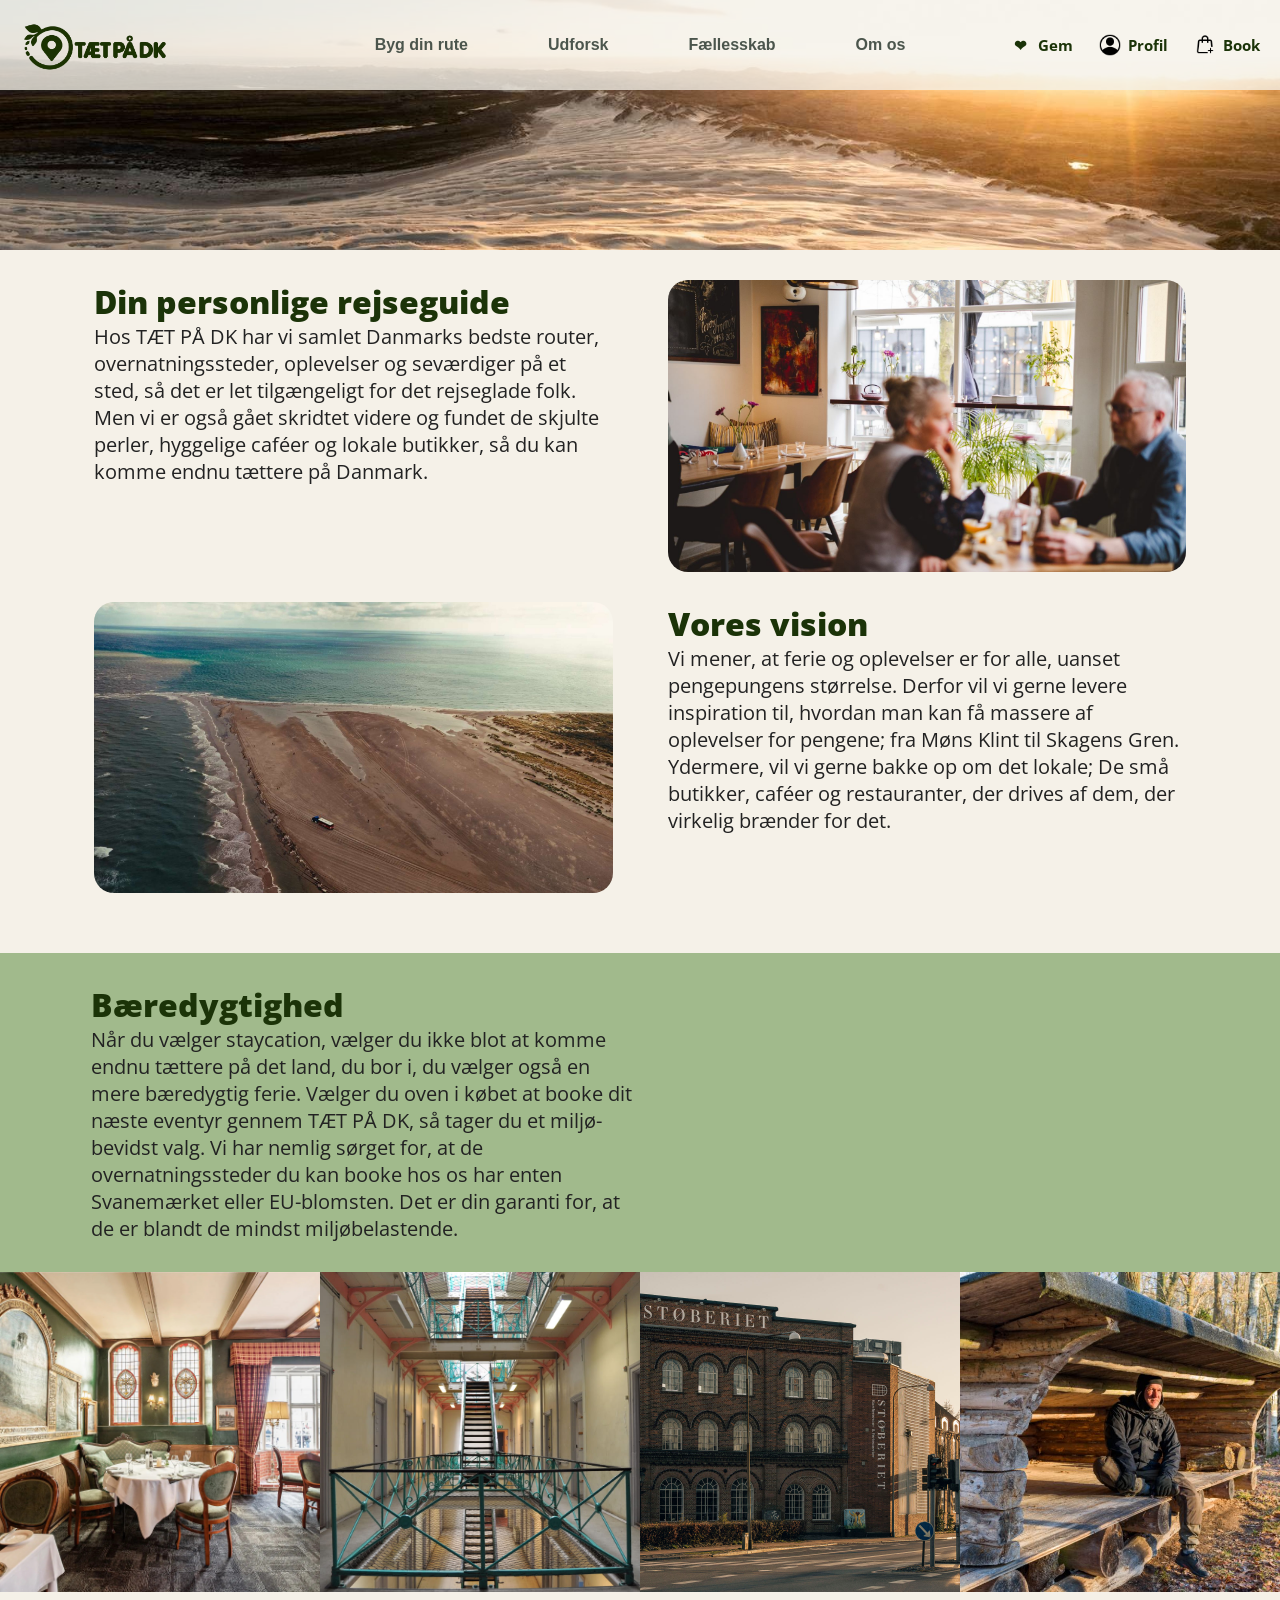
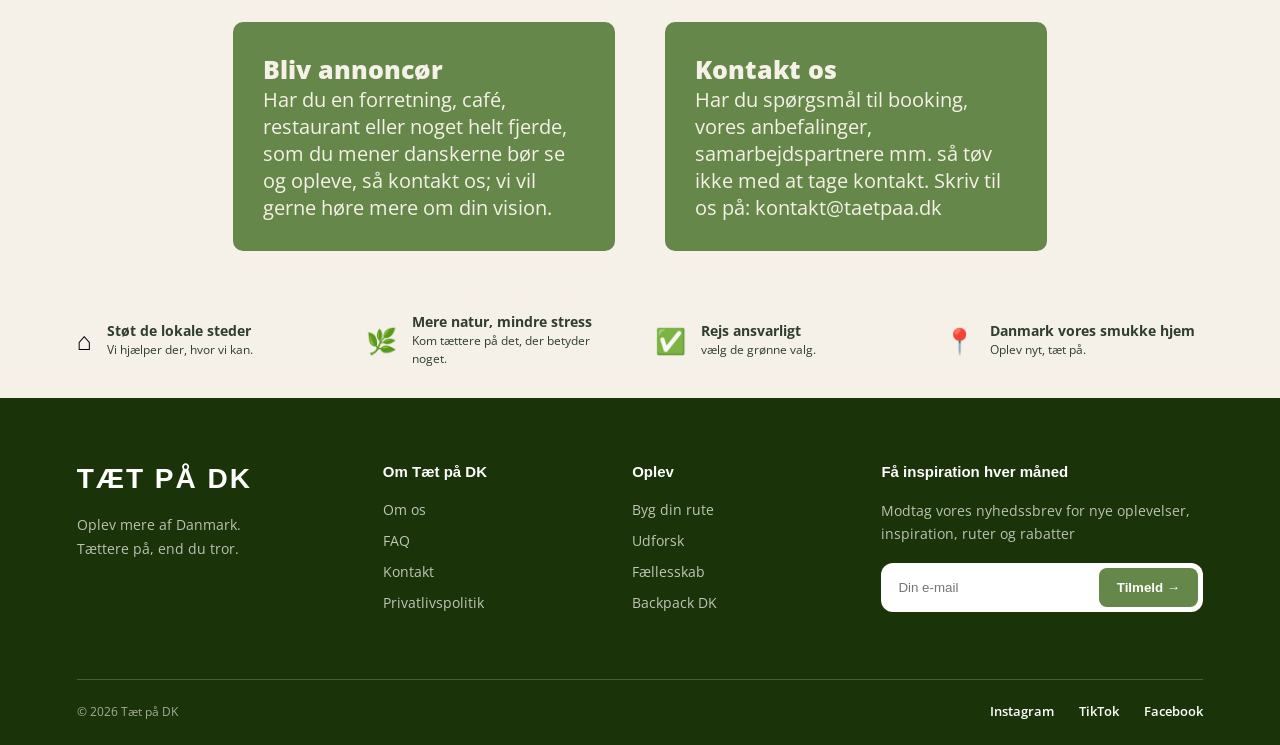
==== commit 94165b35: "færdig" ====
--- a/omos.html
+++ b/omos.html
@@ -4,13 +4,52 @@
     <meta charset="UTF-8">
     <meta name="viewport" content="width=device-width, initial-scale=1.0">
     <title>Om os</title>
-    <link rel="stylesheet" href="css/omos.css">
-
-    <link rel="preconnect" href="https://fonts.googleapis.com">
+    <link rel="stylesheet" href="omos.css/omos.css">
     <link rel="preconnect" href="https://fonts.gstatic.com" crossorigin>
     <link href="https://fonts.googleapis.com/css2?family=Open+Sans:wght@400;600&display=swap" rel="stylesheet">
 </head>
 <body>
+    <header>
+
+    <div>
+        <h1>
+            <a href="/" class="logo">
+                <img src="../logo med tekst færdig.png" alt="Tæt På DK">
+            </a>
+        </h1>
+    </div>
+
+    <nav>
+        <a href="../index.html">Byg din rute</a>
+        <a href="Udforsk/udforsk.html">Udforsk</a>
+        <a href="#">Fællesskab</a>
+        <a href="#">Om os</a>
+    </nav>
+
+    <div class="bruger-links">
+
+        <a href="#">
+            <span class="nav-icon">❤</span>
+            <span>Gem</span>
+        </a>
+
+        <a href="#">
+            <span class="nav-icon">
+                <img src="../account.png" alt="profil">
+            </span>
+            <span>Profil</span>
+        </a>
+
+        <a href="#">
+            <span class="nav-icon">
+                <img src="../shopping-bag.png" alt="kurv">
+            </span>
+            <span>Book</span>
+        </a>
+
+    </div>
+
+</header>
     <main>
         <div class="headphoto">
             <img src="img/råbjerg-mile.jpg" alt="Råbjerg Mile">
@@ -80,5 +119,140 @@
             </div>
         </section>
     </main>
+    <!-- Beige footer -->
+
+<footer class="benefits">
+
+    <div>
+
+        <span>⌂</span>
+
+        <p>
+            <strong>Støt de lokale steder</strong><br>
+            Vi hjælper der, hvor vi kan.
+        </p>
+
+    </div>
+
+
+    <div>
+
+        <span>🌿</span>
+
+        <p>
+            <strong>Mere natur, mindre stress</strong><br>
+            Kom tættere på det, der betyder noget.
+        </p>
+
+    </div>
+
+
+    <div>
+
+        <span>✅</span>
+
+        <p>
+            <strong>Rejs ansvarligt</strong><br>
+            vælg de grønne valg.
+        </p>
+
+    </div>
+
+
+    <div>
+
+        <span>📍</span>
+
+        <p>
+            <strong>Danmark vores smukke hjem</strong><br>
+            Oplev nyt, tæt på.
+        </p>
+
+    </div>
+
+</footer>
+
+
+<!-- Grøn footer-->
+
+<footer class="footer">
+
+    <div class="footer-content">
+
+
+        <div class="footer-brand">
+
+            <h2>TÆT PÅ DK</h2>
+
+            <p>
+                Oplev mere af Danmark.<br>
+                Tættere på, end du tror.
+            </p>
+
+        </div>
+
+
+        <div class="footer-links">
+
+            <h3>Om Tæt på DK</h3>
+
+            <a href="omos.html">Om os</a>
+            <a href="#">FAQ</a>
+            <a href="#">Kontakt</a>
+            <a href="#">Privatlivspolitik</a>
+
+        </div>
+
+
+        <div class="footer-links">
+
+            <h3>Oplev</h3>
+
+            <a href="../index.html">Byg din rute</a>
+            <a href="Udforsk/udforsk.html">Udforsk</a>
+            <a href="#">Fællesskab</a>
+            <a href="#">Backpack DK</a>
+
+        </div>
+
+
+        <div class="footer-newsletter">
+
+            <h3>Få inspiration hver måned</h3>
+
+            <p>
+                Modtag vores nyhedssbrev for nye oplevelser, inspiration, ruter og rabatter 
+            </p>
+
+            <div class="newsletter-form">
+
+                <input
+                    type="email"
+                    placeholder="Din e-mail"
+                >
+
+                <button type="button">
+                    Tilmeld →
+                </button>
+
+            </div>
+
+        </div>
+
+    </div>
+
+    <div class="footer-bottom">
+
+        <p>© 2026 Tæt på DK</p>
+
+        <div class="social-links">
+            <a href="#">Instagram</a>
+            <a href="#">TikTok</a>
+            <a href="#">Facebook</a>
+        </div>
+
+    </div>
+
+</footer>
 </body>
 </html>
--- a/omos.css/omos.css
+++ b/omos.css/omos.css
@@ -0,0 +1,438 @@
+*{
+    box-sizing: border-box;
+    margin: 0;
+}
+
+body {
+    font-family: 'Open Sans', sans-serif;
+    background-color: #F5F1E8;
+}
+/* Header */
+
+header {
+    position: absolute;
+    top: 0;
+    left: 0;
+    width: 100%;
+    height: 10%;
+    box-sizing: border-box;
+
+    display: grid;
+    grid-template-columns: 1fr auto 1fr;
+    align-items: center;
+
+    padding: 5px 20px;
+    background-color: rgba(245, 241, 232, 0.782);
+    z-index: 10;
+}
+
+header h1 {
+    display: flex;
+    align-items: center;
+    margin-top: 1%;
+}
+
+.logo img {
+    height: 50px;
+    display: flex;
+    position: relative;
+}
+
+nav {
+    display: flex;
+    gap: 80px;
+    white-space: nowrap;
+}
+
+nav a {
+    text-decoration: none;
+    color: #4b554c;
+    font-family: "airbnb-cereal-app", sans-serif;
+    font-weight: bold;
+    font-size: 16px;
+    height: 42px;
+    display: flex;
+    align-items: center;
+}
+
+nav a:hover {
+    color: #66874A;
+}
+
+.bruger-links {
+    display: flex;
+    gap: 25px;
+    white-space: nowrap;
+    justify-content: flex-end;
+    height: 42px;
+    align-items: center;
+}
+
+.bruger-links a {
+    display: flex;
+    align-items: center;
+    gap: 6px;
+    height: 50%;
+    color: #1B3308;
+    text-decoration: none;
+    font-weight: 700;
+    font-size: 15px;
+}
+
+.nav-icon {
+    display: flex;
+    align-items: center;
+    justify-content: center;
+    width: 24px;
+    height: 30px;
+}
+
+.nav-icon img {
+    width: 22px;
+    height: 22px;
+    object-fit: contain;
+}
+/*text første -p- virker ikke*/
+
+h1 {
+    color: #1B3308;
+    font-size: 32px;
+    font-weight: 800;
+}
+
+p {
+    color: #222222;
+    font-size: 20px;
+    font-weight: 400;
+}
+
+.textbox4 h2, .textbox5 h2 {
+    color: #F5F1E8;
+    font-size: 25px;
+    font-weight: 800;
+}
+
+.textbox4 p, .textbox5 p {
+    color: #F5F1E8;
+    font-size: 20px;
+    font-weight: 400;
+}
+
+/*header*/
+
+.headphoto {
+    width: 100%;
+    height: 250px;
+    overflow: hidden;
+}
+
+.headphoto img {
+    width: 100%;
+    height: 250px;
+    object-fit: cover;
+    object-position: 50% 30%;
+    display: block;
+}
+
+/*første del*/
+
+main, section, .part1 {
+    width: 100%;
+    max-width: none;
+}
+
+.part1 {
+    display: grid;
+    grid-template-columns: 1fr 1fr;
+    grid-template-areas:
+        "tekst1 mairs"
+        "skagen tekst2";
+    gap: 30px 55px;
+    width: 90%;
+    margin: 0 auto;
+    padding: 30px;
+}
+ 
+.textbox1 {
+    grid-area: tekst1;
+}
+ 
+.mairs {
+    grid-area: mairs;
+}
+ 
+.skagen {
+    grid-area: skagen;
+}
+ 
+.textbox2 {
+    grid-area: tekst2;
+}
+ 
+.part1 img {
+    width: 100%;
+    border-radius: 20px;
+    display: block;
+} 
+
+/*bæredygtighed*/
+
+main, section, .part2 {
+    width: 100%;
+    max-width: none;
+}
+
+.part2 {
+    width: 100%;
+    background-color: #A1BA8C;
+    min-height: 200px;
+    padding: 30px;
+}
+
+.textbox3 {
+    margin-left: 5%;
+    width: 45%;
+}
+
+/*billedegalleri*/
+
+main, section, .photo-gallery {
+    width: 100%;
+    max-width: none;
+}
+
+.photo-gallery {
+   display: flex; 
+}
+
+.photo {
+    width: 25%;
+    aspect-ratio: 1/1;
+    overflow: hidden;
+}
+
+.photo img {
+    width: 100%;
+    height: 100%;
+    object-fit: cover;
+    display: block;
+}
+
+/*tredje del*/
+
+main, section, .part3 {
+    width: 100%;
+    max-width: none;
+}
+
+.part3 {
+    width: 90%;
+    margin: 0 auto;
+    padding: 30px;
+    display: flex;
+    justify-content: center;
+    gap: 50px;
+}
+
+.textbox4, .textbox5 {
+    background-color: #66874A;
+    padding: 30px;
+    border-radius: 10px;
+    width: 35%;
+}
+/* Beige footer */
+
+.benefits {
+    padding: 30px 6%;
+    display: grid;
+    grid-template-columns: repeat(4, 1fr);
+    gap: 30px;
+    background: #f5f1e8;
+}
+
+.benefits div {
+    display: flex;
+    align-items: center;
+    gap: 15px;
+}
+
+.benefits span {
+    font-size: 25px;
+}
+
+.benefits p {
+    margin: 0;
+
+    color: #2f3e2f;
+
+    font-size: 12px;
+    line-height: 1.5;
+}
+
+.benefits strong {
+    color: #2f3e2f;
+    font-size: 14px;
+}
+
+
+/* Grøn footer */
+
+.footer {
+    background-color: #1B3308;
+    color: white;
+
+    padding: 65px 6% 25px;
+}
+
+.footer-content {
+    max-width: 1400px;
+    margin: 0 auto;
+
+    display: grid;
+    grid-template-columns: 1.3fr 1fr 1fr 1.7fr;
+    gap: 60px;
+}
+
+
+.footer-brand h2 {
+    margin: 0 0 18px;
+
+    font-family: "airbnb-cereal-app", sans-serif;
+    font-size: 28px;
+    letter-spacing: 2px;
+}
+
+.footer-brand p {
+    margin: 0;
+
+    color: rgba(255, 255, 255, 0.7);
+
+    font-size: 14px;
+    line-height: 1.7;
+}
+
+
+.footer h3 {
+    margin: 0 0 20px;
+
+    font-family: "airbnb-cereal-app", sans-serif;
+    font-size: 15px;
+    font-weight: 700;
+}
+
+.footer-links {
+    display: flex;
+    flex-direction: column;
+    align-items: flex-start;
+}
+
+.footer-links a {
+    margin-bottom: 12px;
+
+    color: rgba(255, 255, 255, 0.72);
+
+    text-decoration: none;
+    font-size: 14px;
+
+    transition: 0.2s ease;
+}
+
+.footer-links a:hover {
+    color: white;
+}
+
+
+.footer-newsletter p {
+    max-width: 350px;
+
+    margin: 0 0 18px;
+
+    color: rgba(255, 255, 255, 0.7);
+
+    font-size: 14px;
+    line-height: 1.6;
+}
+
+.newsletter-form {
+    display: flex;
+
+    max-width: 380px;
+    padding: 5px;
+
+    background-color: white;
+
+    border-radius: 12px;
+}
+
+.newsletter-form input {
+    flex: 1;
+    min-width: 0;
+
+    padding: 12px;
+
+    border: none;
+    outline: none;
+
+    background: transparent;
+
+    color: #1B3308;
+}
+
+.newsletter-form button {
+    padding: 11px 18px;
+
+    border: none;
+    border-radius: 8px;
+
+    background-color: #66874A;
+    color: white;
+
+    font-weight: 700;
+
+    cursor: pointer;
+
+    transition: 0.2s ease;
+}
+
+.newsletter-form button:hover {
+    background-color: #BEDBAA;
+}
+
+
+.footer-bottom {
+    max-width: 1400px;
+
+    margin: 55px auto 0;
+    padding-top: 22px;
+
+    border-top: 1px solid rgba(255, 255, 255, 0.2);
+
+    display: flex;
+    align-items: center;
+    justify-content: space-between;
+}
+
+.footer-bottom p {
+    margin: 0;
+
+    color: rgba(255, 255, 255, 0.6);
+
+    font-size: 12px;
+}
+
+.social-links {
+    display: flex;
+    gap: 25px;
+}
+
+.social-links a {
+    color: white;
+
+    text-decoration: none;
+    font-size: 13px;
+    font-weight: 600;
+}
+
+.social-links a:hover {
+    opacity: 0.65;
+}
